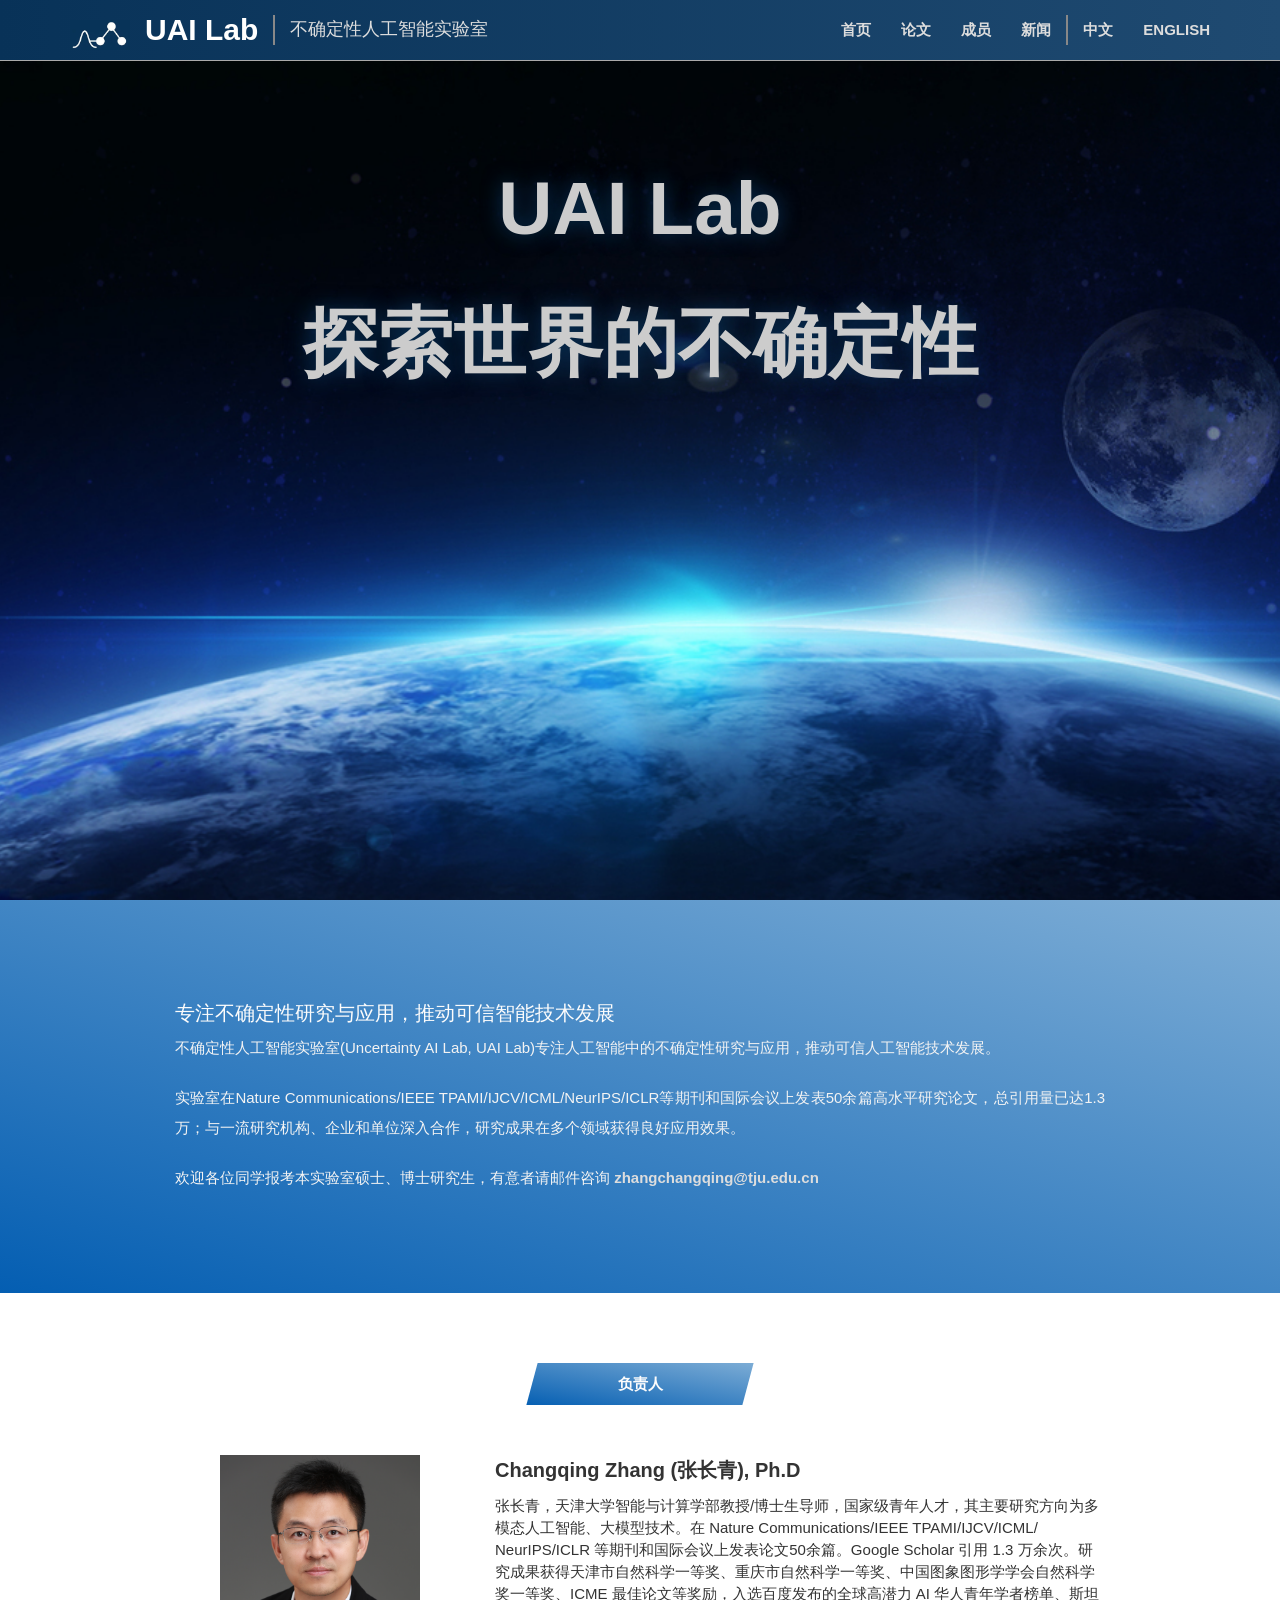
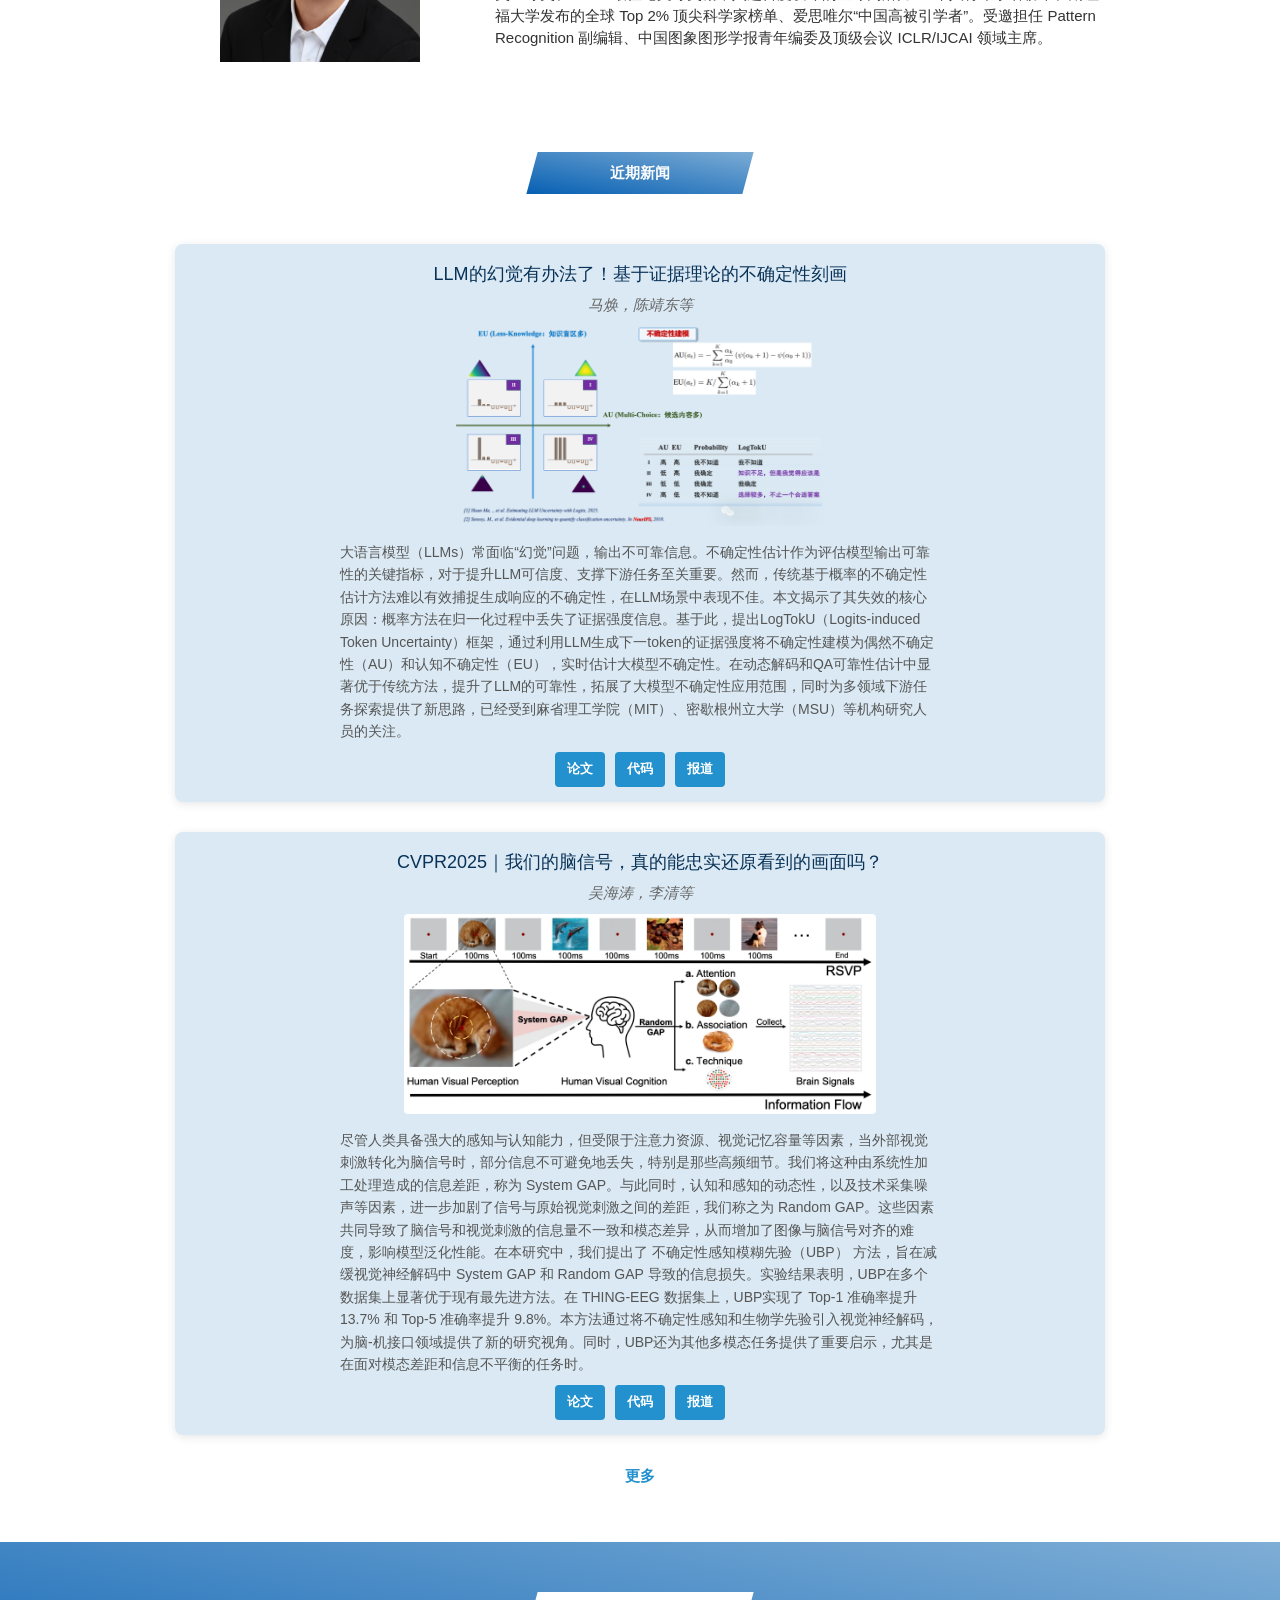
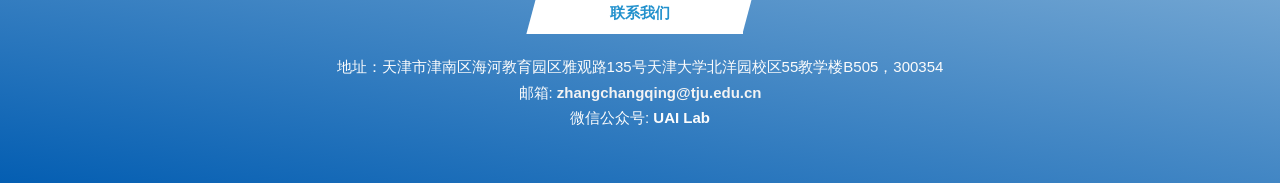
==== index.html @ 7644748b "v1.0beta v1.0beta" ====
<html>
    <head>
        <meta charset="utf-8">
        <meta http-equiv="X-UA-Compatible" content="IE=edge">
        <meta name="viewport" content="width=device-width, initial-scale=1">
        <!-- The above 3 meta tags *must* come first in the head; any other head content must come *after* these tags -->
        
        <title>UAI Lab | 不确定性人工智能实验室</title>
        <link rel="icon" type="image/png" href="img/icon.jpg">
        <link rel="stylesheet" type="text/css" href="css/bootstrap.min.css">
        <!-- HTML5 shim and Respond.js for IE8 support of HTML5 elements and media queries -->
        <!-- WARNING: Respond.js doesn't work if you view the page via file:// -->
        <!--[if lt IE 9]>
          <script src="https://oss.maxcdn.com/html5shiv/3.7.2/html5shiv.min.js"></script>
          <script src="https://oss.maxcdn.com/respond/1.4.2/respond.min.js"></script>
        <![endif]-->

        <link rel="stylesheet" type="text/css" href="css/main.css">
    </head>

    <body>
        <header class="navbar navbar-fixed-top" role="banner">
            <div class="container">
            <div class="navbar-header">
                <button class="navbar-toggle collapsed" type="button" data-toggle="collapse" data-target=".bs-navbar-collapse">
                    <span class="sr-only">导航</span>
                    <span class="icon-bar"></span>
                    <span class="icon-bar"></span>
                    <span class="icon-bar"></span>
                </button>
                <a href="index.html" class="navbar-brand">
                    <img src="img/logo.jpg" width="60" height="30" alt="">
                </a>
                <a href="index.html" class="navbar-brand">UAI Lab</a>
                <span class="hidden-sm hidden-xs navbar-split"></span>
                <span class="hidden-sm hidden-xs navbar-subtitle">不确定性人工智能实验室</span>
            </div>
            <nav class="collapse navbar-collapse bs-navbar-collapse">
                <ul class="nav navbar-nav navbar-right">
                    <li><a href="index.html">中文</a></li>
                    <li><a href="en/index.html">ENGLISH</a></li>
                </ul>
                <span class="hidden-sm hidden-xs navbar-split  navbar-right"></span>
                <ul class="nav navbar-nav navbar-right">
                    <li><a href="index.html">首页</a></li>
                    <li><a href="publications.html">论文</a></li>
                    <li><a href="members.html">成员</a></li>
                    <li><a href="news.html">新闻</a></li>
                </ul>
            </nav>
            </div><!-- end of container -->
        </header>

        <div id="index-page">
            <div id="banner" style="height: 642px;">
                <h1 class="banner-title">UAI Lab</h1>
                <h1 class="banner-title">探索世界的不确定性</h1>
            </div>

            <div id="intro">

                <div class="container">
                    <h3>专注不确定性研究与应用，推动可信智能技术发展</h3>
                    <p>不确定性人工智能实验室(Uncertainty AI Lab, UAI Lab)专注人工智能中的不确定性研究与应用，推动可信人工智能技术发展。</p>
                    <p>实验室在Nature Communications/IEEE TPAMI/IJCV/ICML/NeurIPS/ICLR等期刊和国际会议上发表50余篇高水平研究论文，总引用量已达1.3万；与一流研究机构、企业和单位深入合作，研究成果在多个领域获得良好应用效果。</p>
                    <p>欢迎各位同学报考本实验室硕士、博士研究生，有意者请邮件咨询 <a href="mailto:zhangchangqing@tju.edu.cn">zhangchangqing@tju.edu.cn</a></p>
                </div>
            </div>

            <div id="director">
                <h5 class="subtitle ordinary-subtitle">负责人</h5>
                <div class="container">
                    <div class="row">
                        <div class="col-md-4 text-center">
                            <img src="img/changqingzhang.png" alt="Changqing Zhang" class="img-responsive center-block" style="max-width: 200px; margin-bottom: 20px;">
                        </div>
                        <div class="col-md-8">
                            <h3>Changqing Zhang (张长青), Ph.D</h3>
                            <p>张长青，天津大学智能与计算学部教授/博士生导师，国家级青年人才，其主要研究方向为多模态人工智能、大模型技术。在 Nature Communications/IEEE TPAMI/IJCV/ICML/ NeurIPS/ICLR 等期刊和国际会议上发表论文50余篇。Google Scholar 引用 1.3 万余次。研究成果获得天津市自然科学一等奖、重庆市自然科学一等奖、中国图象图形学学会自然科学奖一等奖、ICME 最佳论文等奖励，入选百度发布的全球高潜力 AI 华人青年学者榜单、斯坦福大学发布的全球 Top 2% 顶尖科学家榜单、爱思唯尔“中国高被引学者”。受邀担任 Pattern Recognition 副编辑、中国图象图形学报青年编委及顶级会议 ICLR/IJCAI 领域主席。</p>
                        </div>
                    </div>
                </div>
            </div>

            <div id="news">
                <h5 class="subtitle ordinary-subtitle">近期新闻</h5>
                <div class="container">
                    <div class="news-block slidein-item">
                        <div class="news-header">
                            <h3>LLM的幻觉有办法了！基于证据理论的不确定性刻画</h3>
                            <p class="news-authors">马焕，陈靖东等</p>
                        </div>
                        <img src="img/news/LogTokU.png" alt="LogTokU" class="news-image">
                        <p class="news-content">大语言模型（LLMs）常面临“幻觉”问题，输出不可靠信息。不确定性估计作为评估模型输出可靠性的关键指标，对于提升LLM可信度、支撑下游任务至关重要。然而，传统基于概率的不确定性估计方法难以有效捕捉生成响应的不确定性，在LLM场景中表现不佳。本文揭示了其失效的核心原因：概率方法在归一化过程中丢失了证据强度信息。基于此，提出LogTokU（Logits-induced Token Uncertainty）框架，通过利用LLM生成下一token的证据强度将不确定性建模为偶然不确定性（AU）和认知不确定性（EU），实时估计大模型不确定性。在动态解码和QA可靠性估计中显著优于传统方法，提升了LLM的可靠性，拓展了大模型不确定性应用范围，同时为多领域下游任务探索提供了新思路，已经受到麻省理工学院（MIT）、密歇根州立大学（MSU）等机构研究人员的关注。</p>
                        <div class="news-links">
                            <a href="https://arxiv.org/pdf/2502.00290">论文</a>
                            <a href="https://github.com/MaHuanAAA/logtoku">代码</a>
                            <a href="https://mp.weixin.qq.com/s/sbTg1662kqf78WPbFR8E8Q">报道</a>
                        </div>
                    </div>

                    <div class="news-block slidein-item">
                        <div class="news-header">
                            <h3>CVPR2025｜我们的脑信号，真的能忠实还原看到的画面吗？</h3>
                            <p class="news-authors">吴海涛，李清等</p>
                        </div>
                        <img src="img/news/ubp.png" alt="UBP" class="news-image">
                        <p class="news-content">尽管人类具备强大的感知与认知能力，但受限于注意力资源、视觉记忆容量等因素，当外部视觉刺激转化为脑信号时，部分信息不可避免地丢失，特别是那些高频细节。我们将这种由系统性加工处理造成的信息差距，称为&nbsp;System GAP。与此同时，认知和感知的动态性，以及技术采集噪声等因素，进一步加剧了信号与原始视觉刺激之间的差距，我们称之为&nbsp;Random GAP。这些因素共同导致了脑信号和视觉刺激的信息量不一致和模态差异，从而增加了图像与脑信号对齐的难度，影响模型泛化性能。在本研究中，我们提出了 不确定性感知模糊先验（UBP） 方法，旨在减缓视觉神经解码中 System GAP 和 Random GAP 导致的信息损失。实验结果表明，UBP在多个数据集上显著优于现有最先进方法。在 THING-EEG 数据集上，UBP实现了 Top-1 准确率提升 13.7% 和 Top-5 准确率提升 9.8%。本方法通过将不确定性感知和生物学先验引入视觉神经解码，为脑-机接口领域提供了新的研究视角。同时，UBP还为其他多模态任务提供了重要启示，尤其是在面对模态差距和信息不平衡的任务时。</p>
                        <div class="news-links">
                            <a href="https://arxiv.org/pdf/2503.04207">论文</a>
                            <a href="https://github.com/HaitaoWuTJU/Uncertainty-aware-Blur-Prior">代码</a>
                            <a href="https://mp.weixin.qq.com/s/p7Rn3o7x7Ly8u_YTpSw_Aw">报道</a>
                        </div>
                    </div>

                    <p class="center">
                        <a href="news.html">更多</a>
                    </p>
                </div>
            </div>

            <div id="contact">
                <h5 class="subtitle contact-subtitle">联系我们</h5>
                <br>
                <h5>地址：天津市津南区海河教育园区雅观路135号天津大学北洋园校区55教学楼B505，300354</h5>
                <h5>邮箱: <a href="mailto:zhangchangqing@tju.edu.cn">zhangchangqing@tju.edu.cn</a></h5>
                <h5>微信公众号: <b>UAI Lab</b></h5>
            </div>

        </div><!-- endof index-page -->

        <script type="text/javascript" src="js/jquery.min.js"></script>
        <script type="text/javascript" src="js/index.js"></script>
        <script>
        // execute when loading
        window.onload = function(){
            //console.log("on-load");
            $(".news-row").each(function(){
                var is_top = false;
                $(this).children(".news-content").each(function(){
                    //console.log($(this).context.innerHTML);
                    if($(this).context.innerHTML.indexOf("置顶")!=-1){
                        is_top = true;
                    }
                })
                // no "置顶" in content then hide it
                if(!is_top){
                // console.log("set hidden for top.");
                    $(this).children(".date").each(function(){
                        $(this).children(".show-top").each(function(){
                            $(this).prop("hidden", true);
                        })
                    })
                }else{
                    // hide date
                    //console.log("set hidden for date.");
                    $(this).children(".date").each(function(){
                        $(this).children(".date-html-label").each(function(){
                            $(this).prop("hidden", true);
                        })
                    })
                }
            })
        } 
        </script>


        <script type="text/javascript" src="js/jquery.min.js"></script>
        <script type="text/javascript" src="js/bootstrap.min.js"></script>
        <script type="text/javascript" src="js/contentEffect.js"></script>
    </body>
</html>
---- css/main.css ----
@font-face {
  font-family: "OpenSans";
  font-style: normal;
  font-weight: 400;
  src: local("OpenSans Light"), local("OpenSans-Light"), url("../font/OpenSans-Regular.woff") format("woff");
}
@font-face {
  font-family: "OpenSans";
  font-style: normal;
  font-weight: 900;
  src: local("OpenSans Black"), local("OpenSans-Black"), url("../font/OpenSans-Bold.woff") format("woff");
}
@font-face {
  font-family: "OpenSans";
  font-style: normal;
  font-weight: 300;
  src: local("OpenSans Light"), local("OpenSans-Light"), url("../font/OpenSans-Light.woff") format("woff");
}
@font-face {
  font-family: "OpenSans";
  font-style: italic;
  font-weight: 400;
  src: local("OpenSans Italic"), local("OpenSans-Italic"), url("../font/OpenSans-Italic.woff") format("woff");
}
body {
  font-family: OpenSans, "Microsoft YaHei", sans-serif;
  font-weight: 400;
  font-size: 1.5rem;
  line-height: 2.25rem;
}

h1 {
  font-family: OpenSans, "Microsoft YaHei", sans-serif;
  font-size: 2.5rem;
  margin: 2.2rem 0 0.55rem 0;
  line-height: 3.75rem;
}

h2 {
  font-family: OpenSans, "Microsoft YaHei", sans-serif;
  font-size: 2.2rem;
  margin: 2rem 0 0.5rem 0;
  line-height: 3.3rem;
}

h3 {
  font-family: OpenSans, "Microsoft YaHei", sans-serif;
  font-size: 2rem;
  margin: 1.8rem 0 0.45rem 0;
  line-height: 3rem;
}

h4 {
  font-family: OpenSans, "Microsoft YaHei", sans-serif;
  font-size: 1.8rem;
  margin: 1.5rem 0 0.375rem 0;
  line-height: 2.7rem;
}

h5 {
  font-family: OpenSans, "Microsoft YaHei", sans-serif;
  font-size: 1.5rem;
  margin: 1.2rem 0 0.3rem 0;
  line-height: 2.25rem;
}

h6 {
  font-family: OpenSans, "Microsoft YaHei", sans-serif;
  font-size: 1.3rem;
  margin: 1rem 0 0.25rem 0;
  line-height: 1.95rem;
}

p {
  font-size: 1.5rem;
  margin: 0.5rem 0;
  line-height: 2.2rem;
}

ul {
  font-size: 1.5rem;
}

#index-page .container {
  max-width: 960px;
}

#index-page .container p a{
  color: #ddd;
}

#index-page .navbar .container {
  max-width: none;
}

.page {
  padding-top: 20px;
  padding-bottom: 20px;
  margin-top: 75px;
}
.page h1 {
  color: #999;
}
.page .page-lang {
  float: right;
  color: #555;
}

body {
  background: #fff;
  text-align: left;
  overflow-x: hidden;
}

footer {
  padding: 10px 0;
  color: #888;
  text-align: center;
}

.btn {
  border-radius: 5px;
  padding: 8px 16px;
  transition: 0.5s;
  border: none;
}

.btn-default {
  color: #555;
  background-color: transparent;
  border: 1px solid #ccc;
}

.btn-primary {
  color: #f3f3f3;
  background-color: #2291cd;
}
.btn-primary:hover {
  background-color: rgb(26.7447698745, 114.0585774059, 161.2552301255);
}
.btn-primary.disabled, .btn-primary.disabled:hover {
  background: rgb(66.2970711297, 168.4728033473, 223.7029288703);
  cursor: auto;
}

.btn-secondary {
  color: #f3f3f3;
  background-color: #083258;
}
.btn-secondary:hover {
  color: #f3f3f3;
  background-color: rgb(41.1965065502, 136.8034934498, 135.2489082969);
}

.center {
  text-align: center;
}

img {
  max-width: 100%;
}

.clear-both {
  clear: both;
}

a {
  text-decoration: none;
  font-weight: bold;
}
a:hover {
  color: #aaa;
}

.font-weight-normal {
  font-weight: normal;
}

header.navbar {
  padding-top: 5px;
  padding-bottom: 5px;
  border-bottom: 1px solid #aaa;
  margin-bottom: 0;
  background-color: #083258;
  background-image: linear-gradient(to right, #083258, #1f4a71);
}
header.navbar .nav > li > a:focus, header.navbar .nav > li > a:hover {
  background-color: transparent;
}
header.navbar .navbar-toggle .icon-bar {
  background-color: #2291cd;
}
header.navbar .navbar-toggle {
  margin-right: 15px;
  border-color: #2291cd;
}
header.navbar .navbar-toggle:hover {
  background-color: rgba(34, 145, 205, 0.1);
}
@media (max-width: 768px) {
  .navbar-collapse {
    background-color: #083258;
    padding: 0 15px;
  }
  .navbar-nav {
    margin: 0;
  }
  .navbar-nav > li > a {
    padding: 10px 15px;
    border-top: 1px solid rgba(255,255,255,0.1);
  }
}
header.navbar .navbar-brand {
  color: white;
  font-size: 3rem;
  font-weight: bold;
}
header.navbar .navbar-split {
  width: 1px;
  border-left: 2px solid #888;
  float: left;
  height: 30px;
  margin: 10px 0;
}
header.navbar .navbar-subtitle {
  margin: 15px;
  color: #ddd;
  font-size: 1.8rem;
  display: inline-block;
  float: left;
  line-height: 1.8rem;
}

ul.navbar-right li a {
  color: #ddd;
}

.members-section {
  text-align: center;
  margin-bottom: 50px;
}

h2.members-section-title {
  color: #999;
  margin-bottom: 32px;
}

.members-section-list {
  display: grid;
  grid-template-columns: repeat(auto-fill, minmax(172px, auto));
  justify-content: center;
  gap: 20px;
  width: 85%;
  margin: 0 auto;
}
@media (max-width: 768px) {
  .members-section-list {
    grid-template-columns: repeat(auto-fill, minmax(150px, 1fr));
    width: 100%;
    padding: 0 10px;
  }
}
.members-section-list .member-group {
  margin: 16px;
}
.members-section-list .member-group img {
  border-radius: 60px;
  margin-bottom: 10px;
  width: 120px;
  transition: 0.5s;
}
.members-section-list .member-group img:hover {
  border-radius: 0;
}
.members-section-list .member-group .member-name {
  color: #555;
  font-size: 1.5rem;
}
.members-section-list .member-group .member-title {
  color: #999;
  font-size: 1.2rem;
  margin-top: 0px;
  margin-bottom: 5px;
}

.member-links {
  display: flex;
  justify-content: center;
  gap: 10px;
  margin-top: 5px;
  flex-wrap: nowrap;
  white-space: nowrap;
}
@media (max-width: 480px) {
  .member-links {
    flex-direction: column;
    align-items: center;
    gap: 5px;
  }
}

.member-link {
  font-size: 1.2rem;
  color: #2291cd;
  text-decoration: none;
  padding: 2px 5px;
  border-radius: 3px;
  transition: background-color 0.2s;
}

.member-link:hover {
  background-color: rgba(34, 145, 205, 0.1);
  text-decoration: none;
}

.member-link.disabled {
  color: #ccc;
  cursor: not-allowed;
  pointer-events: none;
}

.alumni-category {
  margin-top: 15px;
  margin-bottom: 10px;
  color: #555;
  font-size: 1.8rem;
}

.wf-container {
  margin: 0 auto;
}

.wf-container:before,
.wf-container:after {
  content: "";
  display: table;
}

.wf-container:after {
  clear: both;
}

.wf-box {
  margin: 10px;
}
.wf-box img {
  display: block;
  width: 100%;
  border: 1px solid #ccc;
  border-bottom-width: 0;
}
.wf-box .date {
  margin: -0.2rem 0 0 0;
  color: #999;
}
.wf-box .content {
  border: 1px solid #ccc;
  border-top-width: 0;
  padding: 5px 8px;
}
.wf-box .content h3 {
  margin: 0;
}

.wf-column {
  float: left;
}

#activities {
  margin: 0 -10px;
}

.projects-section {
  text-align: center;
  margin-bottom: 50px;
}
.projects-section h2 {
  color: #999;
}
.projects-section .row .project-group {
  height: 280px;
}
.projects-section .row .project-group img {
  margin-bottom: 10px;
  width: 160px;
}
.projects-section .row .project-group .project-name {
  color: #555;
  font-size: 1.5rem;
}
.projects-section .row .project-group .project-title {
  color: #999;
  font-size: 1.2rem;
  margin-top: 3px;
  line-height: 18px;
}

#banner {
  position: relative;
  text-align: center;
  color: #fcfcfc;
  width: 100%;
  height: 100%;
  background: linear-gradient(to bottom, #091437, #3770da);
  background-image: url(../img/home.jpg);
  background-attachment: fixed;
  background-repeat: no-repeat;
  background-position: center center;
  -webkit-background-size: cover;
  -moz-background-size: cover;
  -o-background-size: cover;
  background-size: cover;
  padding-top: 150px;
}
#banner .banner-title {
  font-size: 7.5rem;
  font-weight: bold;
  line-height: 1.5;
  text-shadow: 0 0 20px #083258;
  position: relative;
  top: -20px;
  color: #ccc;
}
#banner .banner-title-english {
  font-size: 5rem;
  font-weight: bold;
  line-height: 1.5;
  text-shadow: 0 0 20px #083258;
  position: relative;
  top: 20px;
  color: #ccc;
}
#banner .banner-subtitle {
  font-size: 1.8rem;
  margin-top: 0;
  text-shadow: 2px 2px 2px rgba(50, 50, 50, 0.75);
}
#banner .banner-lang a {
  color: #ccc;
  text-decoration: underline;
}

#intro {
  width: 100%;
  position: relative;
  color: #fcfcfc;
  background-image: linear-gradient(to top right, #045eb2, #7faed6);
  z-index: 10;
  margin-bottom: 50px;
}

#intro .container {
  padding-top: 80px;
  padding-bottom: 80px;
  z-index: 20;
}
#intro .container h5 {
  font-weight: bold;
  text-align: center;
}
#intro .container p {
  text-align: justify;
  color: #f3f3f3;
  line-height: 3rem;
  margin-bottom: 2rem;
}

.subtitle {
  margin-left: auto;
  margin-right: auto;
  margin-top: 0px;
  padding-top: 10px;
  padding-bottom: 10px;
  width: 250px;
  height: 42px;
  text-align: center;
  font-weight: bold;
  position: relative;
}

.subtitle:before {
  content: " ";
  height: 42px;
  width: 22.507716px;
  background: rgb(255, 255, 255);
  left: -6px;
  top: 0%;
  position: absolute;
  transform: skew(-15deg);
}

.subtitle:after {
  content: " ";
  height: 42px;
  width: 22.507716px;
  background: rgb(255, 255, 255);
  right: -5px;
  top: 0%;
  position: absolute;
  transform: skew(-15deg);
}

.ordinary-subtitle {
  background-image: linear-gradient(to top right, #045eb2, #7faed6);
  color: #fcfcfc;
  margin-bottom: 50px;
}

#director {
  width: 100%;
  position: relative;
  text-align: center;
  padding: 0;
  padding-top: 20px;
  margin-bottom: 50px;
  background-color: white;
}
#director .container h3 {
  font-size: 2.0rem;
  font-weight: bold;
  margin: 0 0 1rem 0;
  text-align: left;
}
#director .container p {
  text-align: left;
}

#news {
  width: 100%;
  position: relative;
  text-align: center;
  padding: 0;
  padding-top: 20px;
  margin-bottom: 50px;
  background-color: white;
}

#news .container .news-row {
  clear: both;
  padding-bottom: 20px;
}
#news .container .date {
  float: left;
  background-color: #2291cd;
  color: #fcfcfc;
  width: 80px;
  height: 60px;
  position: relative;
  padding-top: 5px;
  padding-right: 5px;
}
#news .container .date h3 {
  font-size: 2.5rem;
  font-weight: bold;
  margin: 0 0 0.5rem -0.5rem;
}
#news .container .date h5 {
  font-size: 1.2rem;
  line-height: 1.5;
  margin: -0.5rem 0 0 -0.5rem;
}
#news .container .date:after {
  content: " ";
  height: 0;
  width: 0;
  right: -8.03847px;
  position: absolute;
  top: 0%;
  border-right: 16.07694px solid rgb(255, 255, 255);
  border-bottom: 60px solid rgb(255, 255, 255);
  transform: skew(-15deg);
}
#news .container .news-type {
  float: right;
  background-color: #2291cd;
  color: #fcfcfc;
  width: 130px;
  height: 60px;
  padding-top: 23px;
  padding-left: 5px;
  position: relative;
  font-size: 1.2rem;
  line-height: 1.5;
  margin-top: 0;
}
#news .container .news-type:before {
  content: " ";
  height: 0;
  width: 0;
  left: -8.03847px;
  top: 0%;
  position: absolute;
  border-top: 60px solid rgb(255, 255, 255);
  border-left: 16.07694px solid rgb(255, 255, 255);
  transform: skew(-15deg);
}
#news .container .news-content {
  margin-left: 150px;
  margin-right: 150px;
  text-align: left;
  color: #555;
  min-height: 60px;
  padding-top: 0.5rem;
}
#news .container .news-content p {
  font-size: 1.5rem;
  margin: 0;
}

#news .container .center a {
  color: #2291cd;
}

#news-page .news-group {
  margin-bottom: 20px;
}
#news-page .news-group .news-category {
  color: #083258;
  text-align: right;
  font-weight: bold;
}

/* Updated News Block Styles */
.news-block {
  margin-bottom: 30px;
  padding: 15px;
  background: #dae9f3; /* Darker background */
  border-radius: 8px;
  box-shadow: 0 2px 10px rgba(0,0,0,0.1);
  transition: transform 0.3s ease;
}

.news-header {
  margin-bottom: 10px;
}

.news-header h3 {
  margin-top: 0;
  color: #083258;
  font-size: 1.8rem;
}

.news-authors {
  color: #666;
  font-style: italic;
  margin-bottom: 0;
}

.news-image {
  max-width: 100%;
  height: auto; /* Fix cropping issue */
  max-height: 200px; /* Reduce height */
  object-fit: contain; /* Show full image */
  border-radius: 4px;
  margin: 10px auto;
  display: block;
}

.news-content {
  text-align: justify;
  margin-bottom: 10px;
  font-size: 1.4rem; /* Slightly smaller font */
  line-height: 1.6; /* Better readability */
}

.news-links {
  display: flex;
  gap: 10px;
  flex-wrap: wrap;
  justify-content: center; /* Center the buttons horizontally */
}

.news-links a {
  display: inline-block;
  padding: 6px 12px;
  background: #2291cd;
  color: white;
  border-radius: 4px;
  text-decoration: none;
  transition: background 0.3s;
  font-size: 1.3rem;
}

.news-links a:hover {
  background: #1a7bb9;
}

/* Animation classes for scroll effects */
.slidein-item {
  opacity: 0;
  transform: translateY(20px);
  transition: opacity 0.5s ease, transform 0.5s ease;
}

.slidein-item.slidein {
  opacity: 1;
  transform: translateY(0);
}

#contact {
  width: 100%;
  position: relative;
  font: OpenSans;
  text-align: center;
  padding-top: 50px;
  padding-bottom: 50px;
  background-image: linear-gradient(to top right, #045eb2, #7faed6);
}
#contact .contact-subtitle {
  width: 205px;
  background-color: rgb(255, 255, 255);
  color: #2291cd;
  margin-bottom: 0px;
}
#contact a {
  color: #f3f3f3;
}
#contact img {
  margin-top: 30px;
  margin-bottom: 20px;
}
#contact h5 {
  color: #fcfcfc;
  margin-top: 0;
}

.page .container h1 {
  color: #000
}

#publications-page .publications-year {
  text-align: center;
  color: #999;
}
#publications-page .year {
  margin-bottom: 80px;
}
#publications-page .year .publications-group {
  margin-bottom: 20px;
}
#publications-page .year .publications-group .publications-content {
  color: #555;
}
#publications-page .year .publications-group .publications-conference {
  color: #999;
}

.personal-page .personal-brief {
  text-align: center;
}
.personal-page .personal-brief img {
  border-radius: 100px;
  margin-bottom: 20px;
  width: 200px;
  transition: 0.5s;
}
.personal-page .personal-brief img:hover {
  border-radius: 0;
}
.personal-page .personal-brief h2, .personal-page .personal-brief h4 {
  margin: 0;
}
.personal-page .personal-brief h4 {
  color: #999;
}

@media screen and (max-width: 768px) {
  #news-page .news-group .news-category {
    text-align: left;
  }
  .personal-page .personal-detail h2 {
    text-align: center;
  }
}
@media screen and (max-width: 480px) {
  #news .container .date {
    clear: both;
  }
  #news .container .news-content {
    clear: both;
    display: block;
    margin-left: 0px;
    margin-right: 0px;
    text-align: left;
    color: #999;
    min-height: 60px;
  }
}
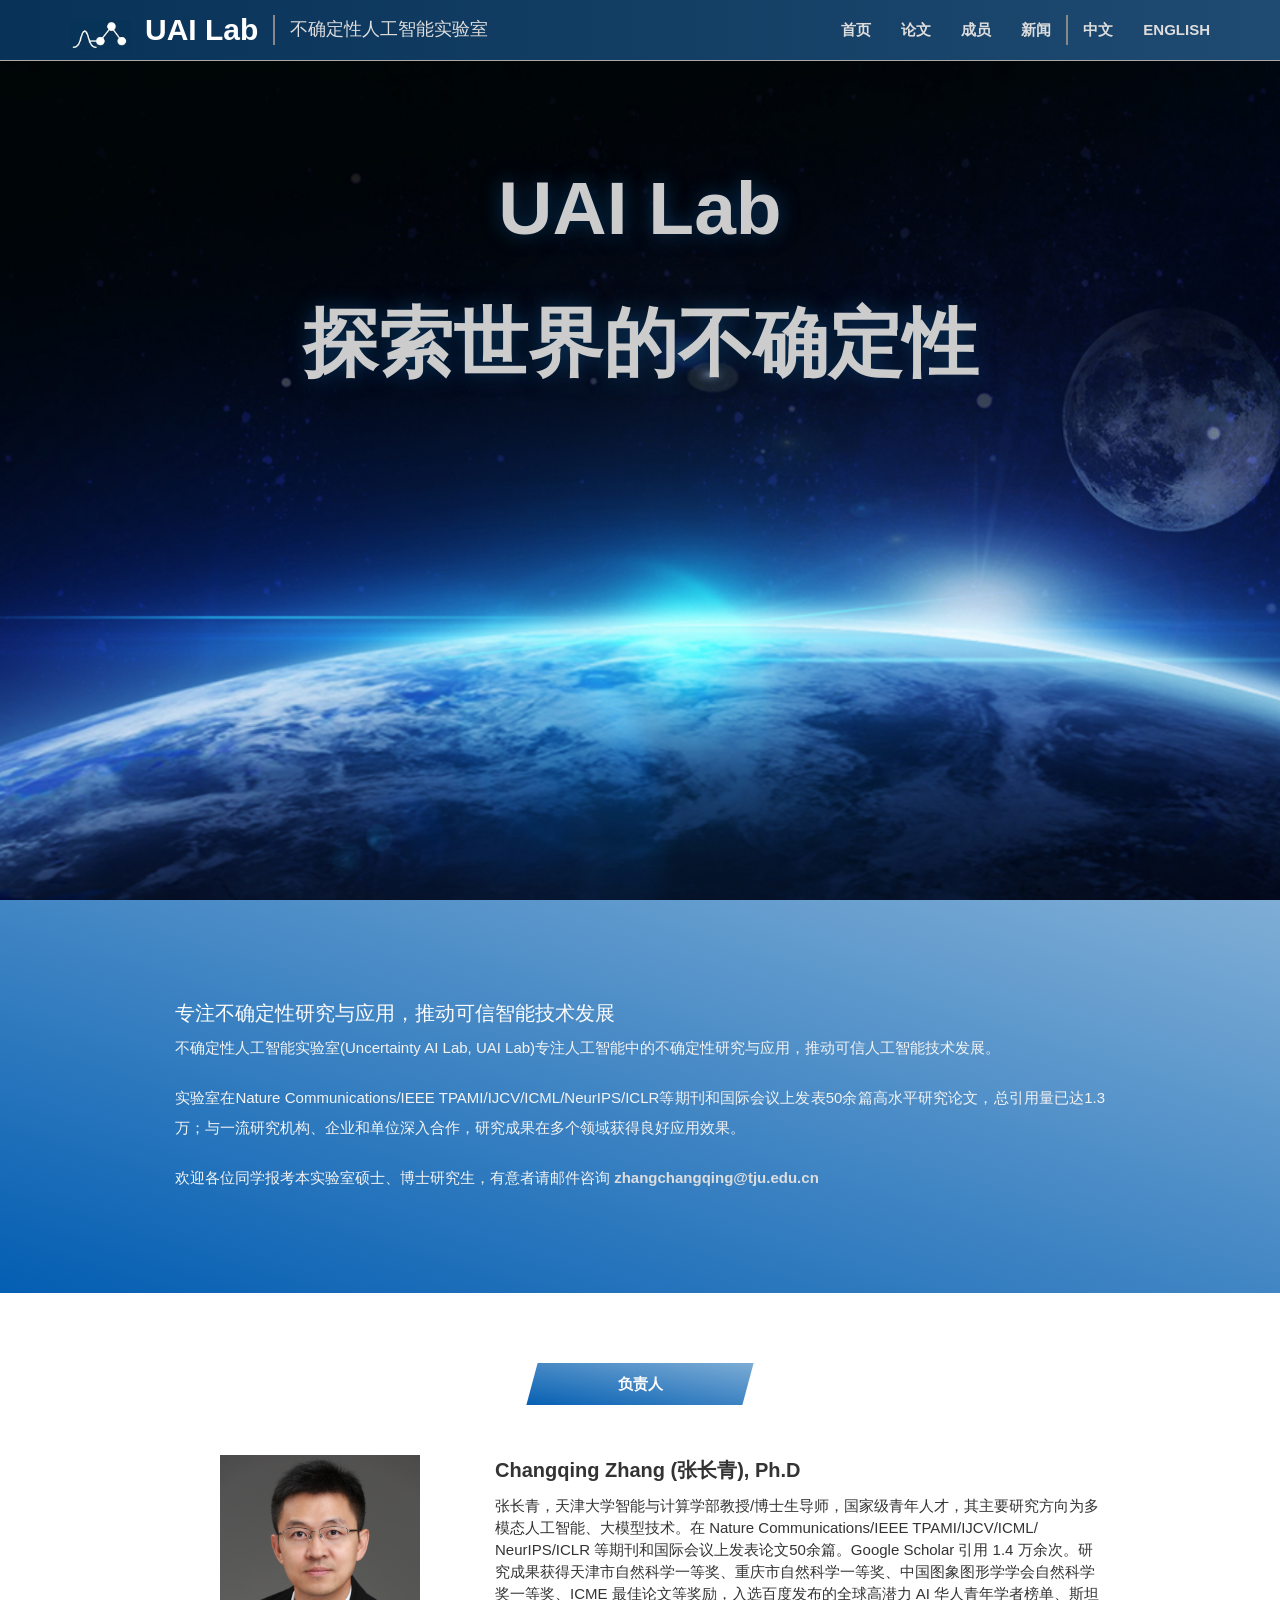
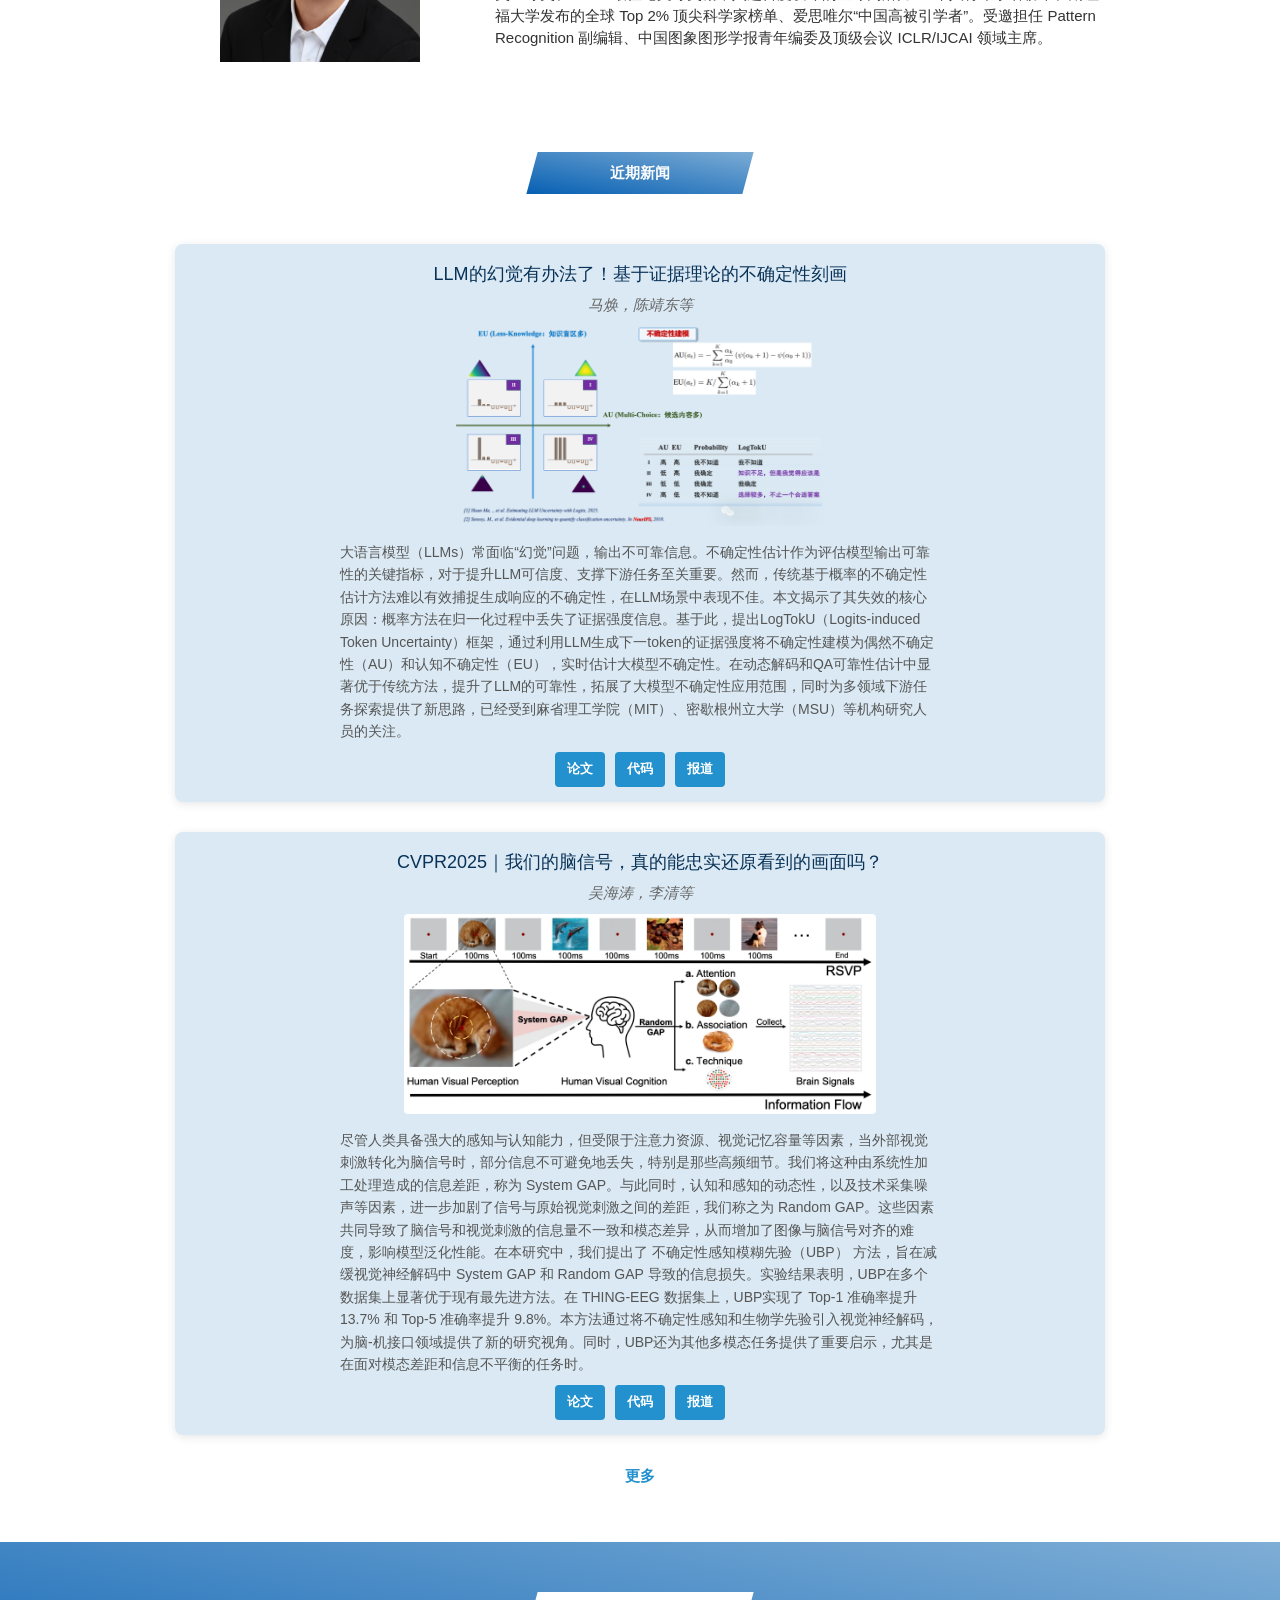
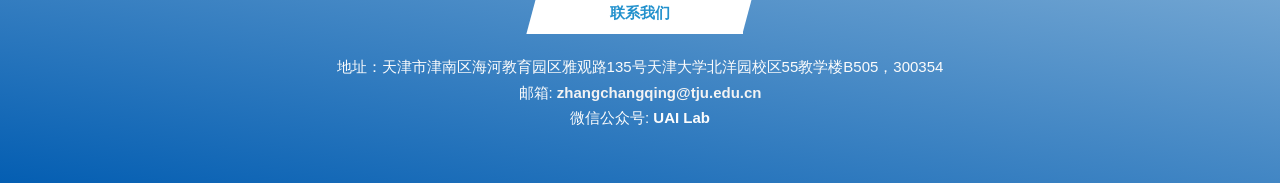
==== commit 25e4c737: "2026.1.8更新" ====
--- a/index.html
+++ b/index.html
@@ -76,7 +76,7 @@
                         </div>
                         <div class="col-md-8">
                             <h3>Changqing Zhang (张长青), Ph.D</h3>
-                            <p>张长青，天津大学智能与计算学部教授/博士生导师，国家级青年人才，其主要研究方向为多模态人工智能、大模型技术。在 Nature Communications/IEEE TPAMI/IJCV/ICML/ NeurIPS/ICLR 等期刊和国际会议上发表论文50余篇。Google Scholar 引用 1.3 万余次。研究成果获得天津市自然科学一等奖、重庆市自然科学一等奖、中国图象图形学学会自然科学奖一等奖、ICME 最佳论文等奖励，入选百度发布的全球高潜力 AI 华人青年学者榜单、斯坦福大学发布的全球 Top 2% 顶尖科学家榜单、爱思唯尔“中国高被引学者”。受邀担任 Pattern Recognition 副编辑、中国图象图形学报青年编委及顶级会议 ICLR/IJCAI 领域主席。</p>
+                            <p>张长青，天津大学智能与计算学部教授/博士生导师，国家级青年人才，其主要研究方向为多模态人工智能、大模型技术。在 Nature Communications/IEEE TPAMI/IJCV/ICML/ NeurIPS/ICLR 等期刊和国际会议上发表论文50余篇。Google Scholar 引用 1.4 万余次。研究成果获得天津市自然科学一等奖、重庆市自然科学一等奖、中国图象图形学学会自然科学奖一等奖、ICME 最佳论文等奖励，入选百度发布的全球高潜力 AI 华人青年学者榜单、斯坦福大学发布的全球 Top 2% 顶尖科学家榜单、爱思唯尔“中国高被引学者”。受邀担任 Pattern Recognition 副编辑、中国图象图形学报青年编委及顶级会议 ICLR/IJCAI 领域主席。</p>
                         </div>
                     </div>
                 </div>
